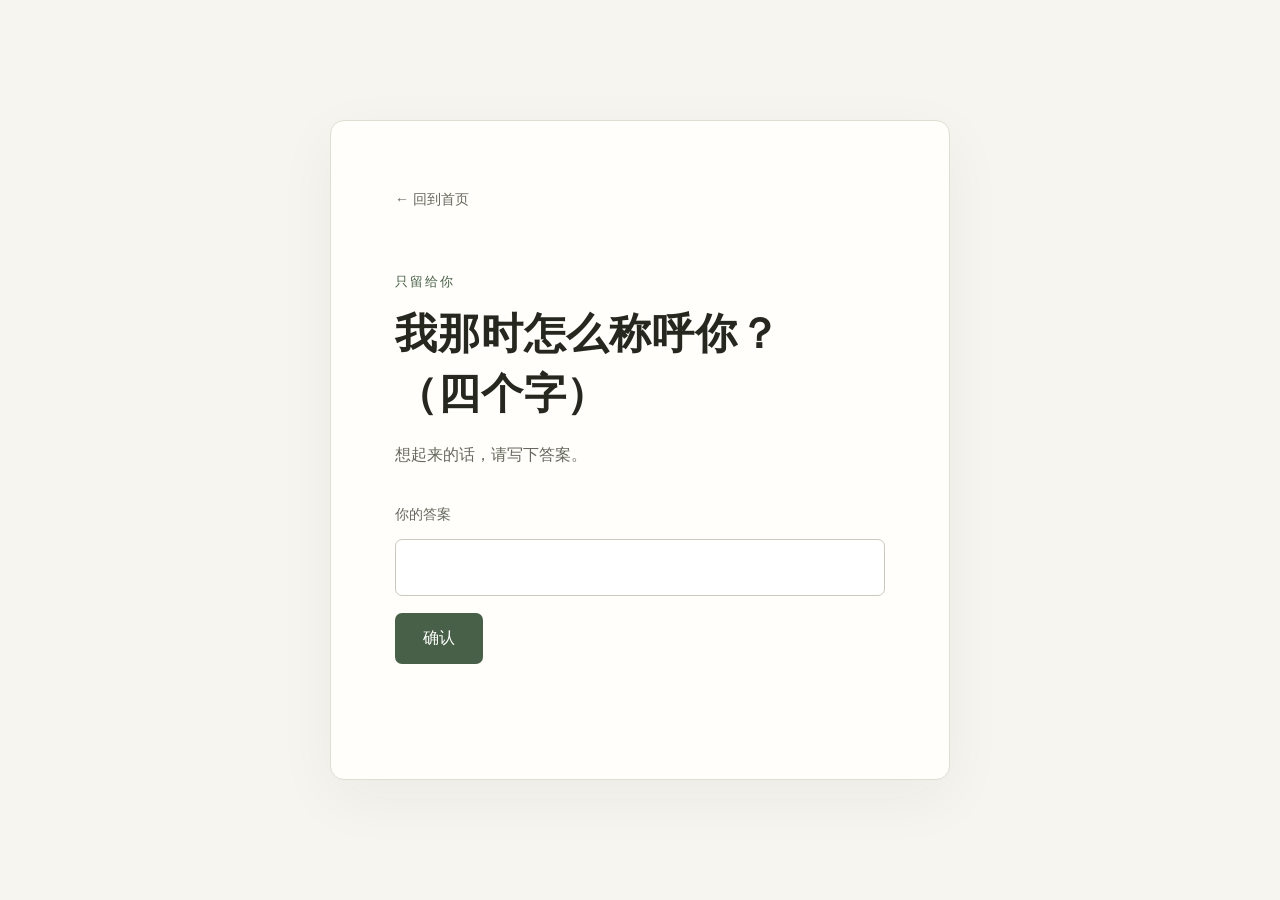
==== note/index.html @ 0f2d202a "Add Chinese private note with server validation" ====
<!DOCTYPE html>
<html lang="zh-CN">
<head>
  <meta charset="UTF-8">
  <meta name="viewport" content="width=device-width, initial-scale=1.0">
  <meta name="theme-color" content="#f7f5ef">
  <meta name="robots" content="noindex, nofollow">
  <title>留给三石</title>
  <link rel="stylesheet" href="/note/style.css">
</head>
<body>
  <main class="note-card">
    <a class="back-link" href="/">← 回到首页</a>
    <p class="eyebrow">只留给你</p>
    <h1>我那时怎么称呼你？<span>（四个字）</span></h1>
    <p class="description">想起来的话，请写下答案。</p>

    <form id="answer-form">
      <label for="answer">你的答案</label>
      <input id="answer" name="answer" type="text" autocomplete="off" required>
      <button type="submit">确认</button>
    </form>

    <p id="message" class="message" role="status" aria-live="polite"></p>
    <p id="contact" class="contact" hidden></p>
  </main>

  <script>
    const form = document.querySelector("#answer-form");
    const message = document.querySelector("#message");
    const contact = document.querySelector("#contact");
    const button = form.querySelector("button");

    form.addEventListener("submit", async (event) => {
      event.preventDefault();
      message.textContent = "正在确认……";
      contact.hidden = true;
      button.disabled = true;

      try {
        const response = await fetch("/api/note", {
          method: "POST",
          headers: { "Content-Type": "application/json" },
          body: JSON.stringify({ answer: form.elements.answer.value })
        });
        const result = await response.json();

        if (response.ok && result.correct) {
          message.textContent = "你还记得。";
          contact.textContent = result.contact;
          contact.hidden = false;
          form.hidden = true;
        } else {
          message.textContent = result.message || "好像不太对，再想一想。";
        }
      } catch {
        message.textContent = "暂时无法确认，请稍后再试。";
      } finally {
        button.disabled = false;
      }
    });
  </script>
</body>
</html>
---- note/style.css ----
:root {
  color-scheme: light;
  --background: #f7f5ef;
  --paper: #fffefa;
  --ink: #262820;
  --muted: #66685e;
  --accent: #486047;
  --line: #deded2;
}

* { box-sizing: border-box; }

body {
  min-height: 100vh;
  margin: 0;
  padding: 32px 20px;
  display: grid;
  place-items: center;
  background: var(--background);
  color: var(--ink);
  font-family: "Segoe UI", "Microsoft YaHei", sans-serif;
  line-height: 1.8;
}

.note-card {
  width: min(100%, 620px);
  padding: clamp(28px, 7vw, 64px);
  background: var(--paper);
  border: 1px solid var(--line);
  border-radius: 14px;
  box-shadow: 0 18px 60px rgb(38 40 32 / 5%);
}

.back-link { color: var(--muted); font-size: 14px; text-decoration: none; }
.back-link:hover { color: var(--accent); }
.eyebrow { margin: 56px 0 10px; color: var(--accent); font-size: 13px; letter-spacing: .16em; }
h1 { margin: 0; font-size: clamp(28px, 6vw, 42px); line-height: 1.45; letter-spacing: .02em; }
h1 span { display: inline-block; white-space: nowrap; }
.description { margin: 16px 0 32px; color: var(--muted); }
form { display: grid; gap: 12px; }
label { font-size: 14px; color: var(--muted); }
input {
  width: 100%; padding: 13px 14px; border: 1px solid #c9cbbc;
  border-radius: 7px; background: white; color: var(--ink); font: inherit;
}
input:focus { outline: 2px solid #91a18d; outline-offset: 2px; }
button {
  justify-self: start; margin-top: 5px; padding: 11px 28px;
  border: 0; border-radius: 7px; background: var(--accent); color: white;
  font: inherit; cursor: pointer;
}
button:hover { background: #354936; }
button:disabled { opacity: .65; cursor: wait; }
.message { min-height: 1.8em; margin: 22px 0 0; color: var(--muted); }
.contact { margin: 8px 0 0; color: var(--accent); font-size: 22px; font-weight: 650; }

@media (max-width: 480px) {
  .eyebrow { margin-top: 42px; }
  h1 span { display: block; }
}
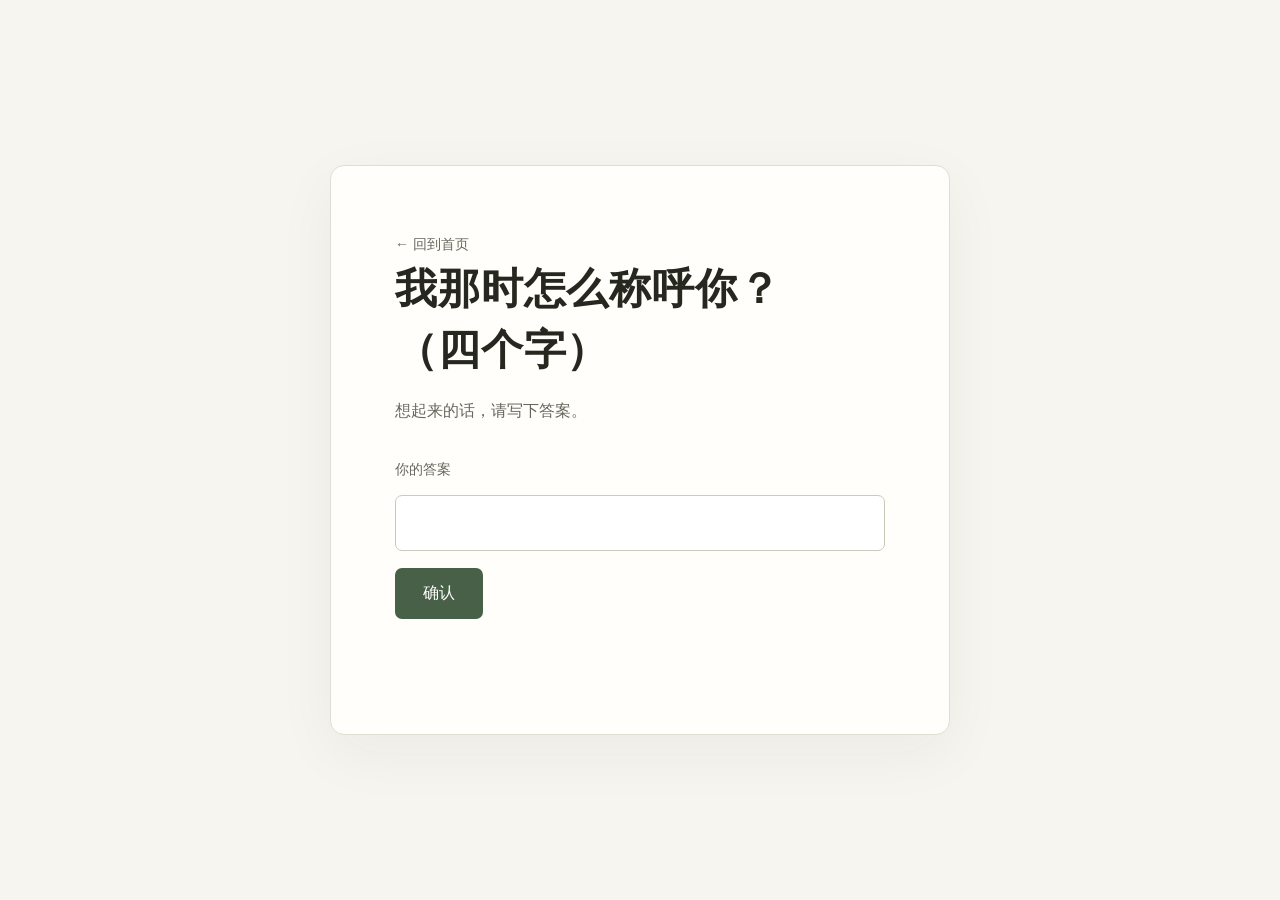
==== commit 423b3384: "Adjust note page copy" ====
--- a/note/index.html
+++ b/note/index.html
@@ -11,7 +11,6 @@
 <body>
   <main class="note-card">
     <a class="back-link" href="/">← 回到首页</a>
-    <p class="eyebrow">只留给你</p>
     <h1>我那时怎么称呼你？<span>（四个字）</span></h1>
     <p class="description">想起来的话，请写下答案。</p>
 
@@ -46,7 +45,7 @@
         const result = await response.json();
 
         if (response.ok && result.correct) {
-          message.textContent = "你还记得。";
+          message.textContent = "真的是你吗？联系我吧：";
           contact.textContent = result.contact;
           contact.hidden = false;
           form.hidden = true;
